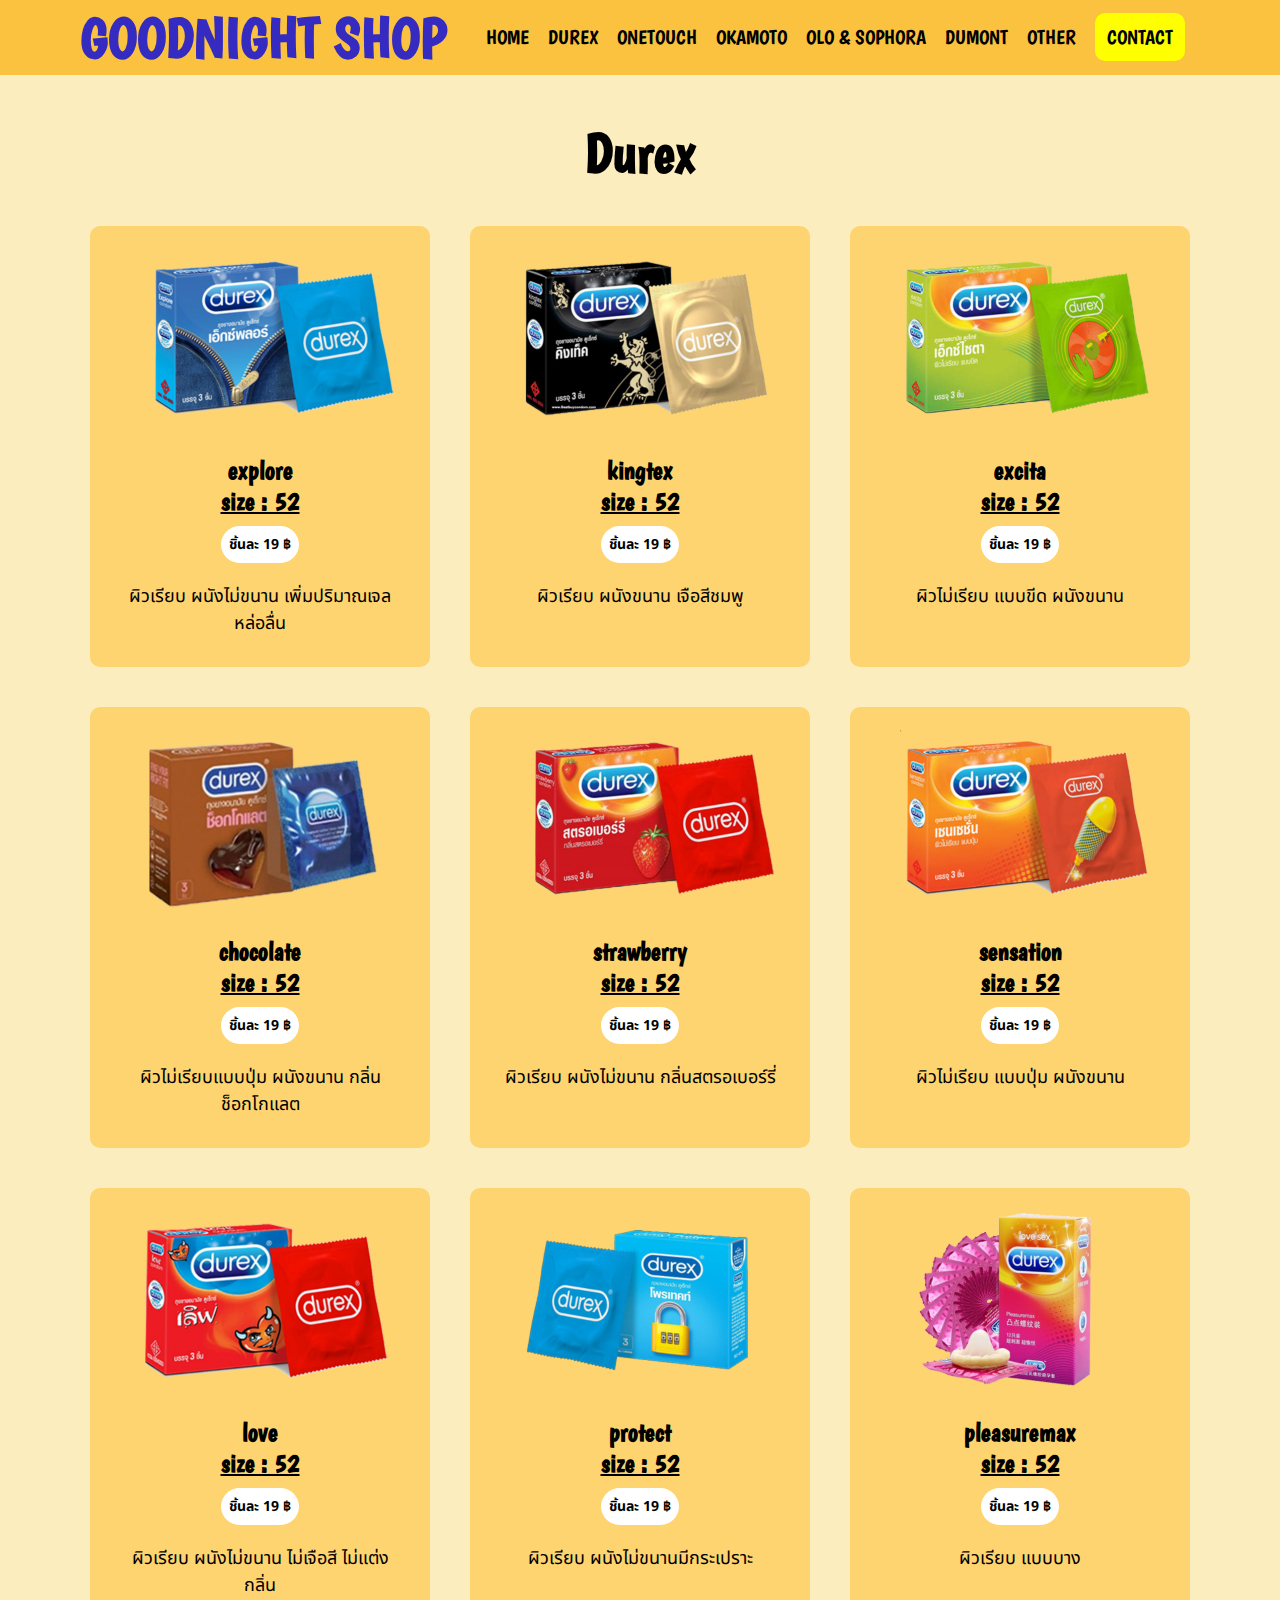
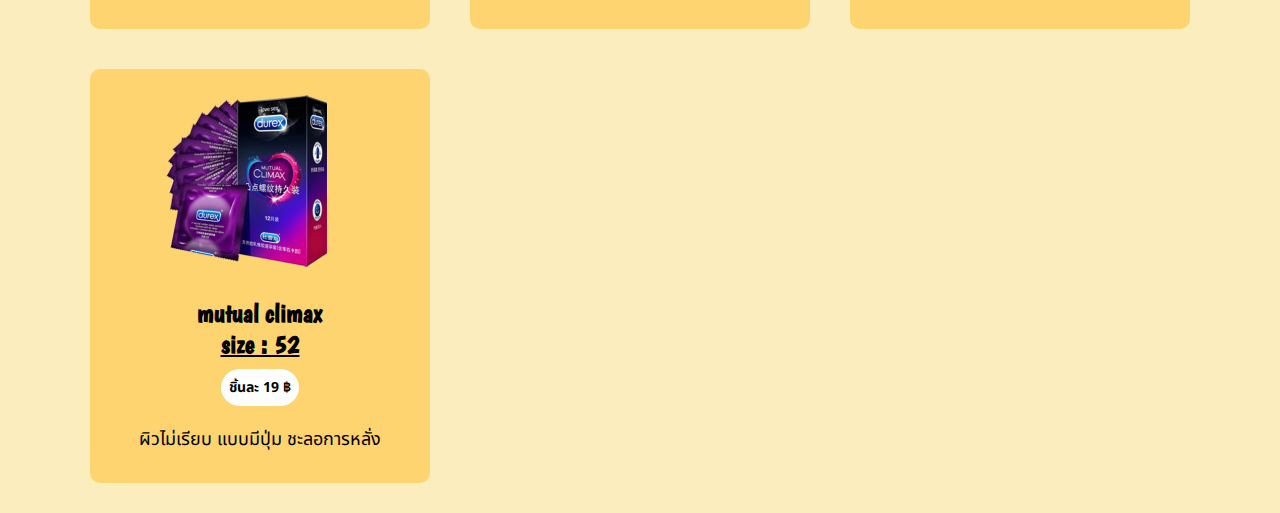
==== page_durex.html @ acbc4075 "Add files via upload" ====
<!DOCTYPE html>
<html lang="en">
<head>
    <meta charset="UTF-8">
    <meta http-equiv="X-UA-Compatible" content="IE=edge">
    <meta name="viewport" content="width=device-width, initial-scale=1.0">
    <title>Durex</title>
    <link rel="stylesheet" href="style.css">
    <link rel="stylesheet" href="https://cdnjs.cloudflare.com/ajax/libs/font-awesome/6.1.2/css/all.min.css" integrity="sha512-1sCRPdkRXhBV2PBLUdRb4tMg1w2YPf37qatUFeS7zlBy7jJI8Lf4VHwWfZZfpXtYSLy85pkm9GaYVYMfw5BC1A==" crossorigin="anonymous" referrerpolicy="no-referrer" />
</head>
<body>
  <header>
    <div class="nav">
      <input type="checkbox" id="check">
      <label for="check" class="checkbtn">
          <i class="fa fa-bars"></i>
      </label>  
      <div class="logo">
        <a href="index.html" class="active">Goodnight shop</a>
      </div>

      <ul>
        <li><a href="index.html">Home</a></li>
        <li><a href="page_durex.html">DUREX</a></li>
        <li><a href="page_onetouch.html">ONETOUCH</a></li>
        <li><a href="page_okamoto.html">OKAMOTO</a></li>
        <li><a href="page_olo.html">OLO & SOPHORA</a></li>
        <li><a href="page_dumont.html">DUMONT</a></li>
        <li><a href="page_other.html">OTHER</a></li>
        <!-- <li><a href="about.html" target="_blank">About</a></li> -->
        <li ><a class="con" href="https://line.me/ti/g2/PtLPTbnvW4wrSn8e8jEXPaKqJxLhMEvVMEFcNw?utm_source=invitation&utm_medium=link_copy&utm_campaign=default">Contact</a></li>
        <!-- <li><a class="login" href="login.html">Login</a></li> -->
      </ul>
    </div>
</header>
<h1>Durex</h1>
  <div class="gallery">
    <div class="area-content">
      <div class="area-grid">

        <div class="grid-item">
          <div class="item-img">
            <img src="shop/explore.png">
          </div>
          <div class="item-text">
            <p>explore</p>
            <p class="size">size : 52</p>
            <div class="money">
              <p>ชิ้นละ 19 ฿</p>
            </div>
            <a>ผิวเรียบ ผนังไม่ขนาน เพิ่มปริมาณเจลหล่อลื่น</a>
          </div>
         
        </div>
        <div class="grid-item">
          <div class="item-img">
            <img src="shop/kingtex.png">
          </div>
          <div class="item-text">
            <p>kingtex</p>
            <p class="size">size : 52</p>
            <div class="money">
              <p>ชิ้นละ 19 ฿</p>
            </div>
            <a>ผิวเรียบ ผนังขนาน เจือสีชมพู</a>
          </div>
          <br>
          
        </div><div class="grid-item">
          <div class="item-img">
            <img src="shop/excita.png">
          </div>
          <div class="item-text">
            <p>excita</p>
            <p class="size">size : 52</p>
            <div class="money">
              <p>ชิ้นละ 19 ฿</p>
            </div>
            <a>ผิวไม่เรียบ แบบขีด ผนังขนาน</a>
          </div>
          <br>
          
        </div><div class="grid-item">
          <div class="item-img">
            <img src="shop/duchoco.png">
          </div>
          <div class="item-text">
            <p>chocolate</p>
            <p class="size">size : 52</p>
            <div class="money">
              <p>ชิ้นละ 19 ฿</p>
            </div>
            <a>ผิวไม่เรียบแบบปุ่ม ผนังขนาน กลิ่นช็อกโกแลต</a>
          </div>
          
        </div><div class="grid-item">
          <div class="item-img">
            <img src="shop/dustraw.png">
          </div>
          <div class="item-text">
            <p>strawberry</p>
            <p class="size">size : 52</p>
            <div class="money">
              <p>ชิ้นละ 19 ฿</p>
            </div>
            <a>ผิวเรียบ ผนังไม่ขนาน กลิ่นสตรอเบอร์รี่</a>
          </div>
          <br>
          
        </div><div class="grid-item">
          <div class="item-img">
            <img src="shop/sensation.png">
          </div>
          <div class="item-text">
            <p>sensation</p>
            <p class="size">size : 52</p>
            <div class="money">
              <p>ชิ้นละ 19 ฿</p>
            </div>
            <a>ผิวไม่เรียบ แบบปุ่ม ผนังขนาน</a>
          </div>
          <br>
          
        </div><div class="grid-item">
          <div class="item-img">
            <img src="shop/love.png">
          </div>
          <div class="item-text">
            <p>love</p>
            <p class="size">size : 52</p>
            <div class="money">
              <p>ชิ้นละ 19 ฿</p>
            </div>
            <a>ผิวเรียบ ผนังไม่ขนาน ไม่เจือสี ไม่แต่งกลิ่น</a>
          </div>
          
        </div><div class="grid-item">
          <div class="item-img">
            <img src="shop/protect.png">
          </div>
          <div class="item-text">
            <p>protect</p>
            <p class="size">size : 52</p>
            <div class="money">
              <p>ชิ้นละ 19 ฿</p>
            </div>
            <a>ผิวเรียบ ผนังไม่ขนานมีกระเปราะ</a>
          </div>
          <br>
          
        </div><div class="grid-item">
          <div class="item-img">
            <img src="shop/56+.png">
          </div>
          <div class="item-text">
            <p>pleasuremax</p>
            <p class="size">size : 52</p>
            <div class="money">
              <p>ชิ้นละ 19 ฿</p>
            </div>
            <a>ผิวเรียบ แบบบาง</a>
          </div>
          <br>
          
        </div><div class="grid-item">
          <div class="item-img">
            <img src="shop/56 climax.png">
          </div>
          <div class="item-text">
            <p>mutual climax</p>
            <p class="size">size : 52</p>
            <div class="money">
              <p>ชิ้นละ 19 ฿</p>
            </div>
            <a>ผิวไม่เรียบ แบบมีปุ่ม ชะลอการหลั่ง </a>
          </div>
         
        </div>

      </div>
    </div>
  </div>
    
</body>
</html>
---- style.css ----
@import url('https://fonts.googleapis.com/css2?family=Merriweather:wght@400;700&family=Rubik&display=swap');
@import url('https://fonts.googleapis.com/css2?family=Noto+Sans+Thai&display=swap');
@import url('https://fonts.googleapis.com/css2?family=Boogaloo&family=Noto+Sans+Thai&display=swap');
@import url('https://fonts.googleapis.com/css2?family=Boogaloo&family=Londrina+Shadow&family=Noto+Sans+Thai&display=swap');
*{
    margin: 0;
    padding: 0;
    box-sizing: border-box;
}
body{
    background-color: #FBEDBE;
}
.img_page{
    width: 100%;
    height: auto;
}
.nav{
    width: 100%;
    height: 75px;
    background-color: #FBC23F;
    line-height: 75px;
    padding: 0 80px;
    display: inline-block;
}
.nav .logo{
    float: left;
}
.nav .logo a{
    font-size: 3.5rem;
    font-weight: 600;
    color: #352bc0;
    
    text-decoration: none;
    text-transform: uppercase;
    font-family: 'Boogaloo', cursive;
    
}
.nav ul{
    float: right;
}
.nav ul li{
    margin-right: 15px;
    list-style: none;
    display: inline-block;
}
.nav ul li a{
    font-size: 20px;
    text-decoration: none;
    color: black;
    text-transform: uppercase;
    font-family: 'Boogaloo', cursive;
}
.nav ul li a:hover{
    background-color: white;
    padding: 8px;
    border-radius: 10px;
    transition: .3s;
}
.checkbtn{
    font-size: 25px;
    cursor: pointer;
    float: right;
    display: none;
}
#check{
    display: none;
}
@media screen and (max-width:1200px){
    .nav{ 
        padding: 0 50px;
        background-color: #FBC23F;
        border-radius: 10px;
        transition: 0.5s;
    }
    .nav .logo a{
        font-size: 30px;
    }
    .checkbtn{
        display: block;
    }
    .nav ul{
        width: 100%;
        height: auto;
        background-color: bisque;
        position: absolute;
        top: 75px;
        left: -100%;
        text-align: center;
        transition: .4s ease;
    }
    .nav ul li{
        padding: 6px 25px;
        margin: 10px 0;
        display: block;
        font-size: 1rem;
        
    }
    .nav ul li:hover{
        background-color: rgb(237, 118, 75);
        transition: .3s;
    }
    .nav ul li a:hover,a.login{
        background: none;
    }
    #check:checked ~ ul{
        left: 0;
    }
    
}
.con{
    background: yellow;
    padding: 12px;
    border-radius: 10px;
}
.login{
    background-color: rgb(244, 255, 86);
    padding: 10px;
    border-radius: 6px;
}
.area-content{
    max-width: 1100px;
    width: 100%;
    margin: 30px auto;
    border-radius: 50%;
}
.area-grid{
    display: grid;
    grid-template-columns: 1fr 1fr 1fr;
    gap: 40px;
}
.grid-item{
    text-align: center;
    background-color: #fed470;
    border-radius: 10px;
    transition: .2s;
}
.grid-item:hover{
    transform: scale(1.1);
}
.item-img img{
    width: 80%;
    height: auto;
    margin-top: 10px;
    border-radius: 10px;
    margin-bottom: 10px;
    
    
}
.item-text{
    padding-bottom: 20px;
}
h1{
    text-align: center;
    margin: 40px 0;
    font-size: 3.5rem;
    font-family: 'Boogaloo', cursive;
}
h2{
    text-align: center;
    font-size: 2.5rem;
    font-family: 'Boogaloo', cursive;
    text-decoration: underline;
}
.information{
    width: 100%;
    text-align: center;
}
.main_infor{
    padding: 8px;
}
.main{
    text-align: left;
}
.item-text .money p{
    background-color: white;
    display: inline-block;
    font-size: 14px;
    margin: 10px 0;
    padding: 8px;
    border-radius: 20px;
    font-family: 'Noto Sans Thai', sans-serif;
}
.price{ 
    background-color: white;
    display: inline-block;
    padding: 8px;
    margin: 15px 10px;
    border-radius: 20px;
    
}

.item-text p{
    font-size: 26px;
    font-weight: bold;
    font-family: 'Boogaloo', cursive;
}
.item-text a{
    
    margin: 10px 0;
    width: 80%;
    font-size: 18px;
    display: inline-block;
    font-family: 'Noto Sans Thai', sans-serif;
}
.item-text .size{
    text-decoration: underline;
}
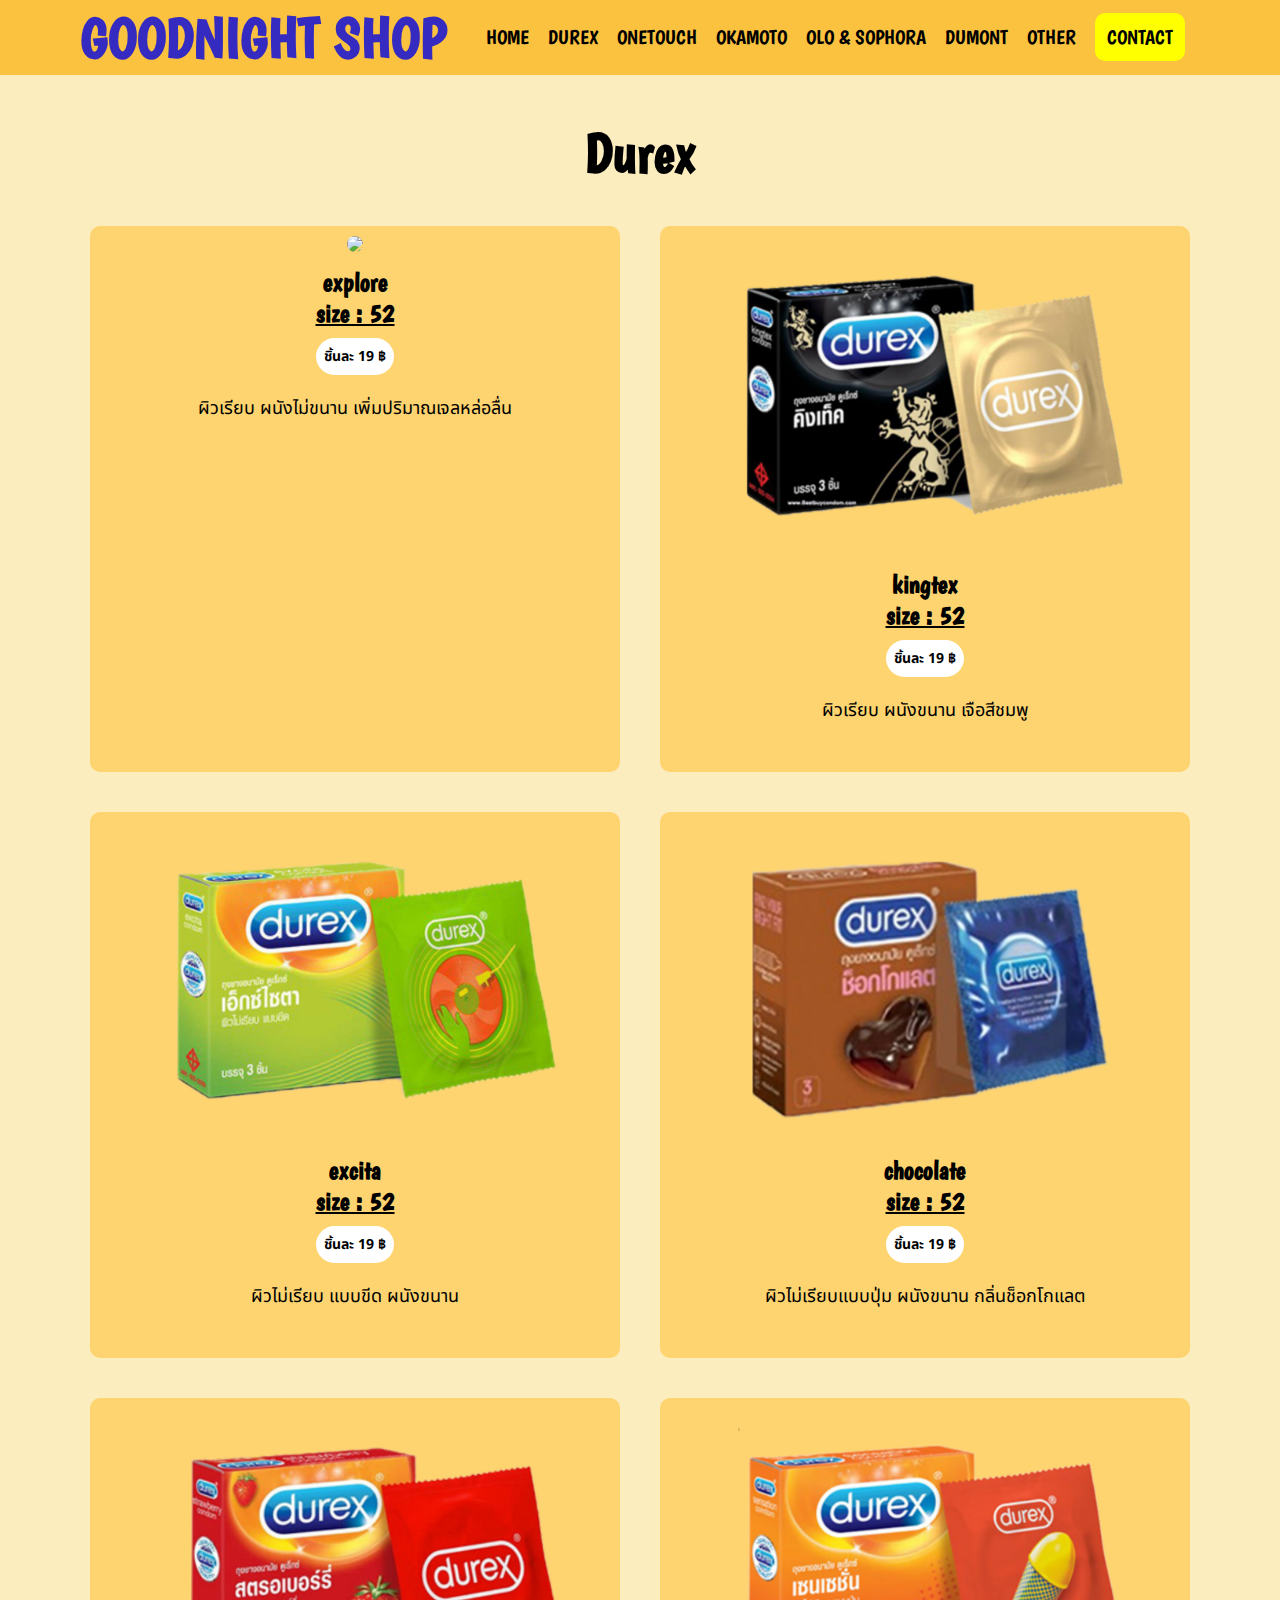
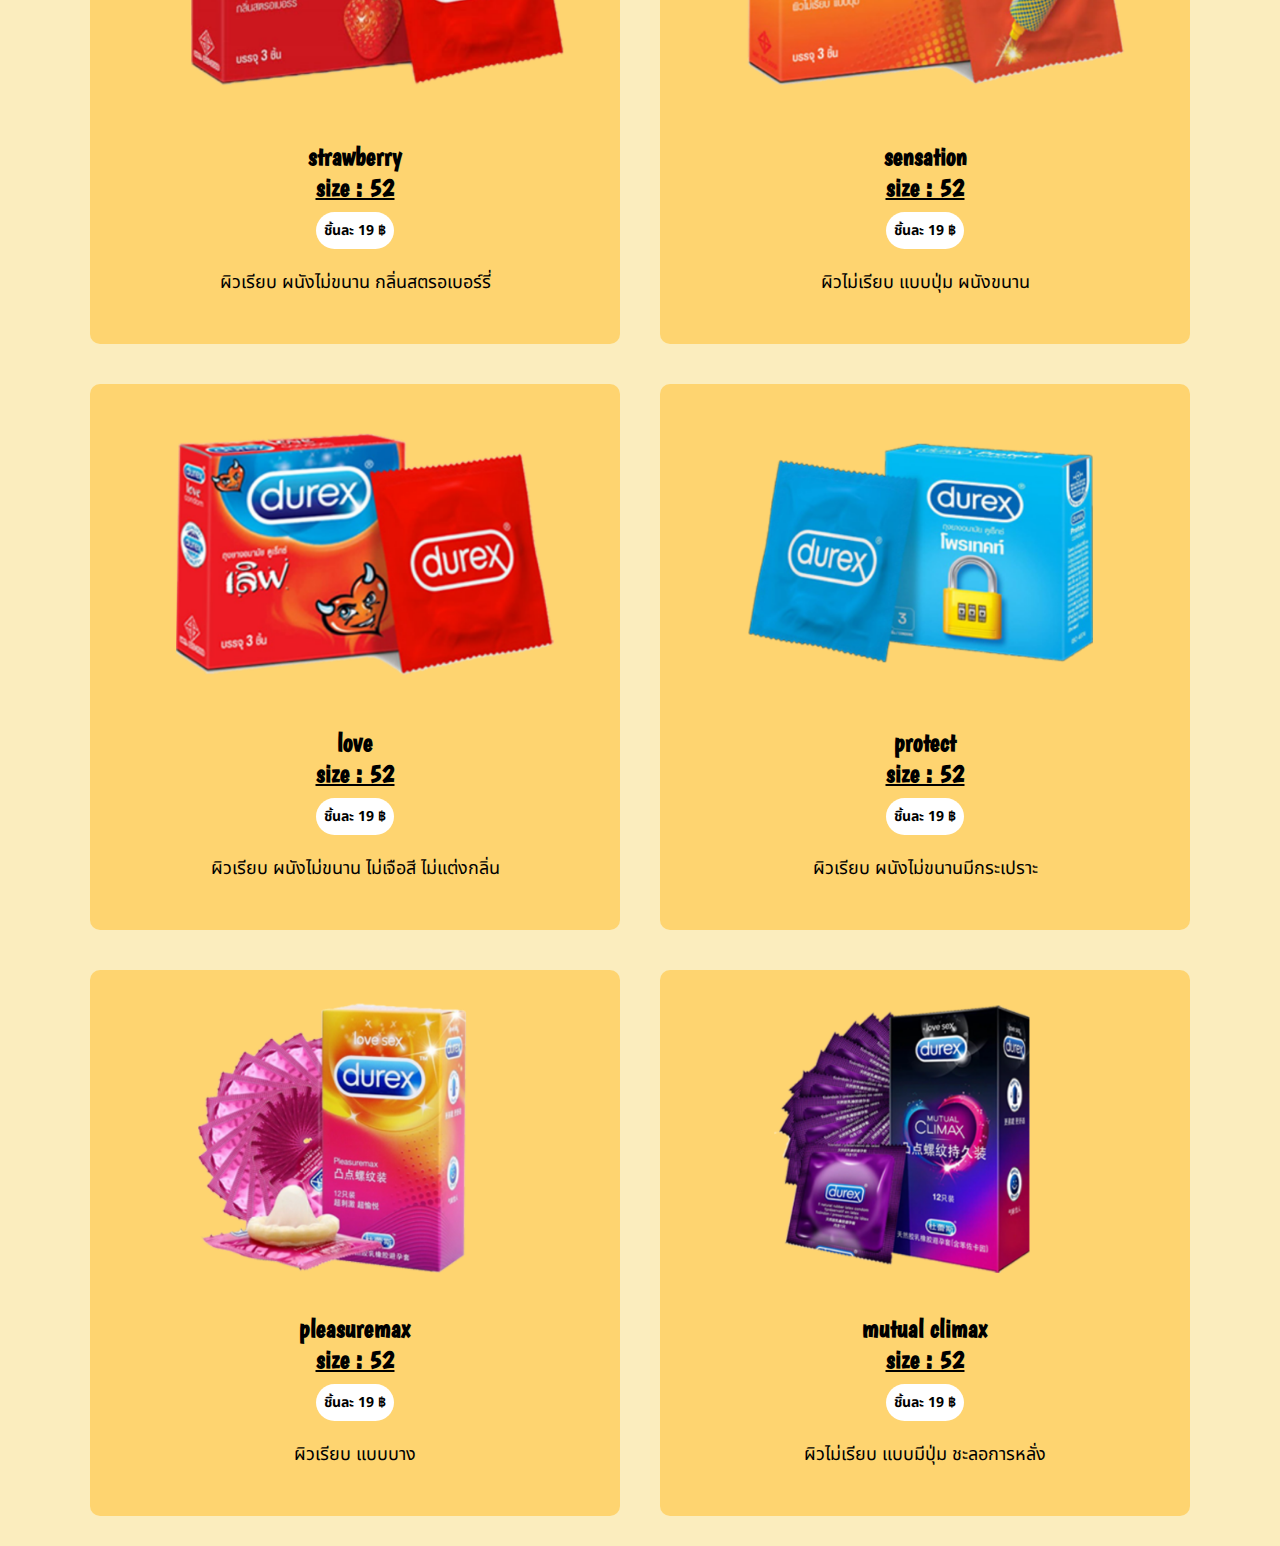
==== commit 3c880bfc: "Update page_durex.html" ====
--- a/page_durex.html
+++ b/page_durex.html
@@ -40,7 +40,7 @@
 
         <div class="grid-item">
           <div class="item-img">
-            <img src="shop/explore.png">
+            <img src="shop/soldexplore.png">
           </div>
           <div class="item-text">
             <p>explore</p>
@@ -182,4 +182,4 @@
   </div>
     
 </body>
-</html>+</html>
--- a/style.css
+++ b/style.css
@@ -125,7 +125,7 @@
 }
 .area-grid{
     display: grid;
-    grid-template-columns: 1fr 1fr 1fr;
+    grid-template-columns: 1fr 1fr;
     gap: 40px;
 }
 .grid-item{
@@ -204,4 +204,4 @@
 }
 .item-text .size{
     text-decoration: underline;
-}+}
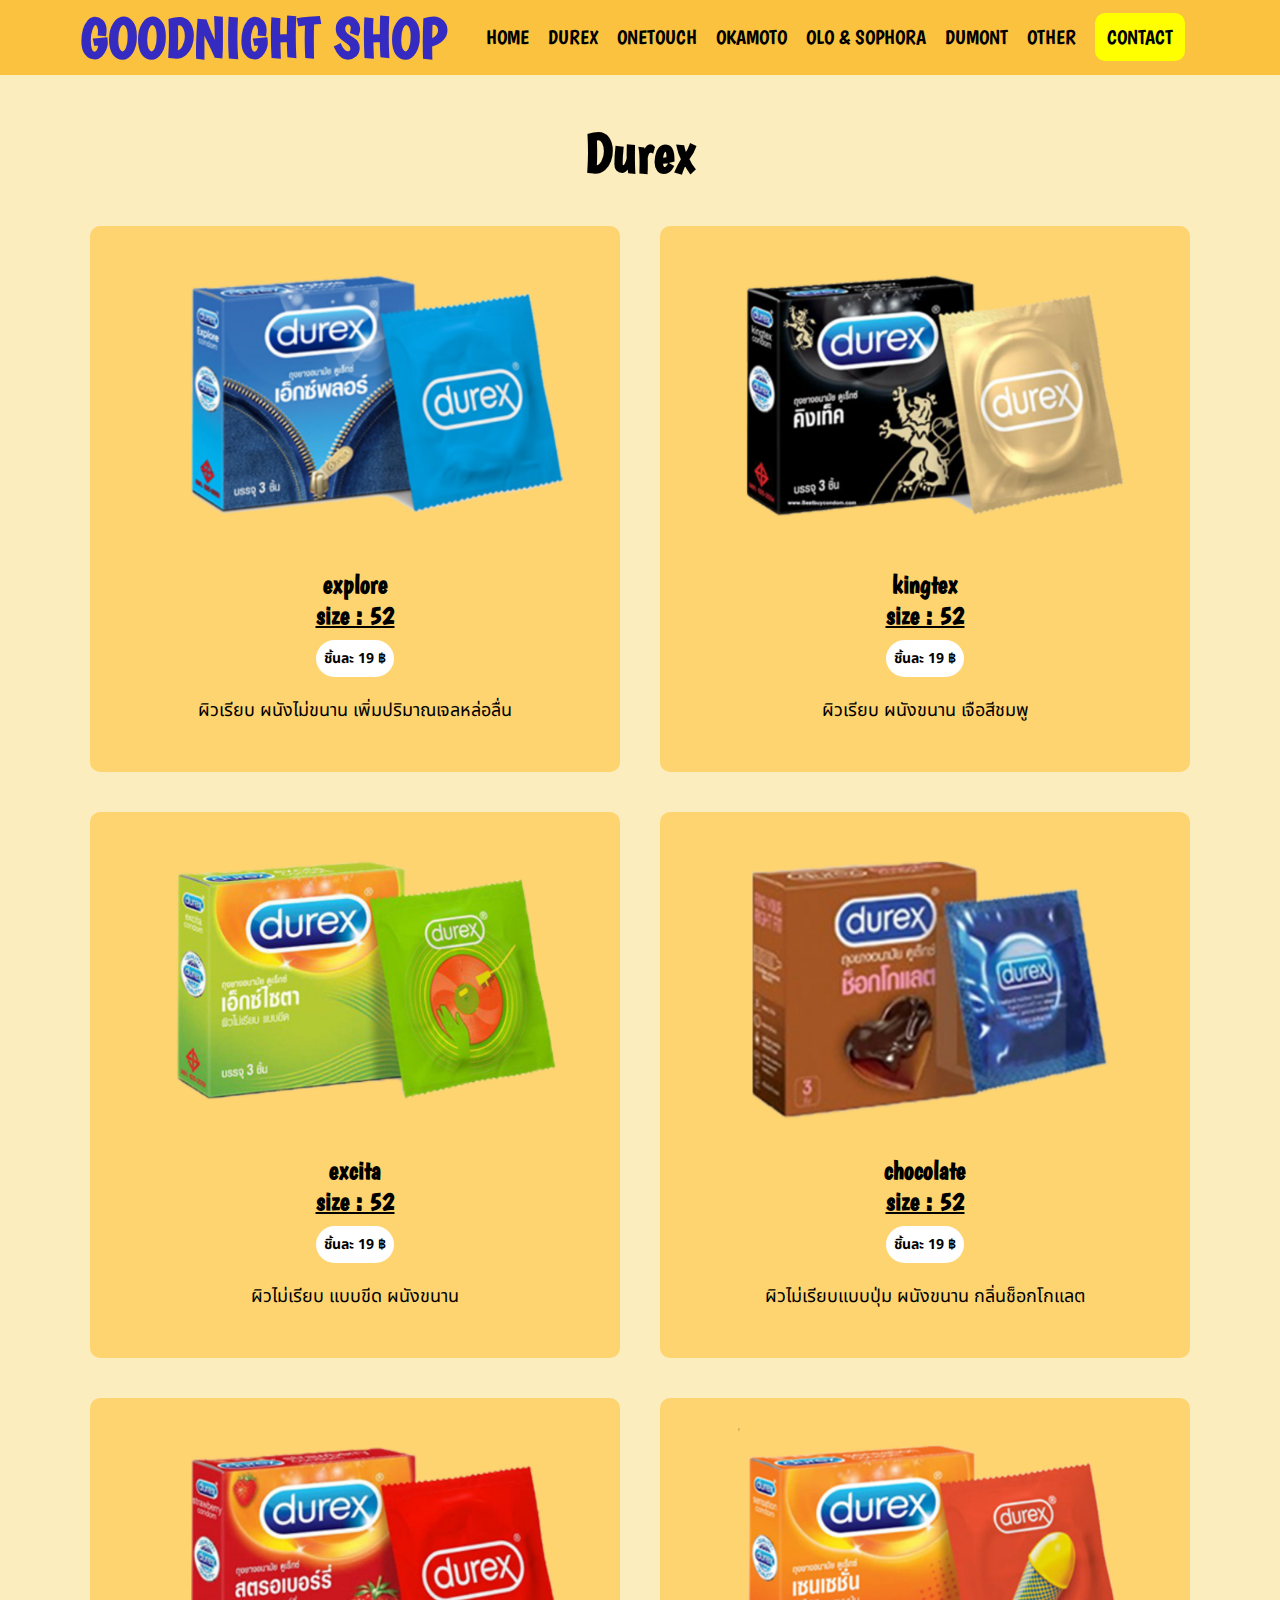
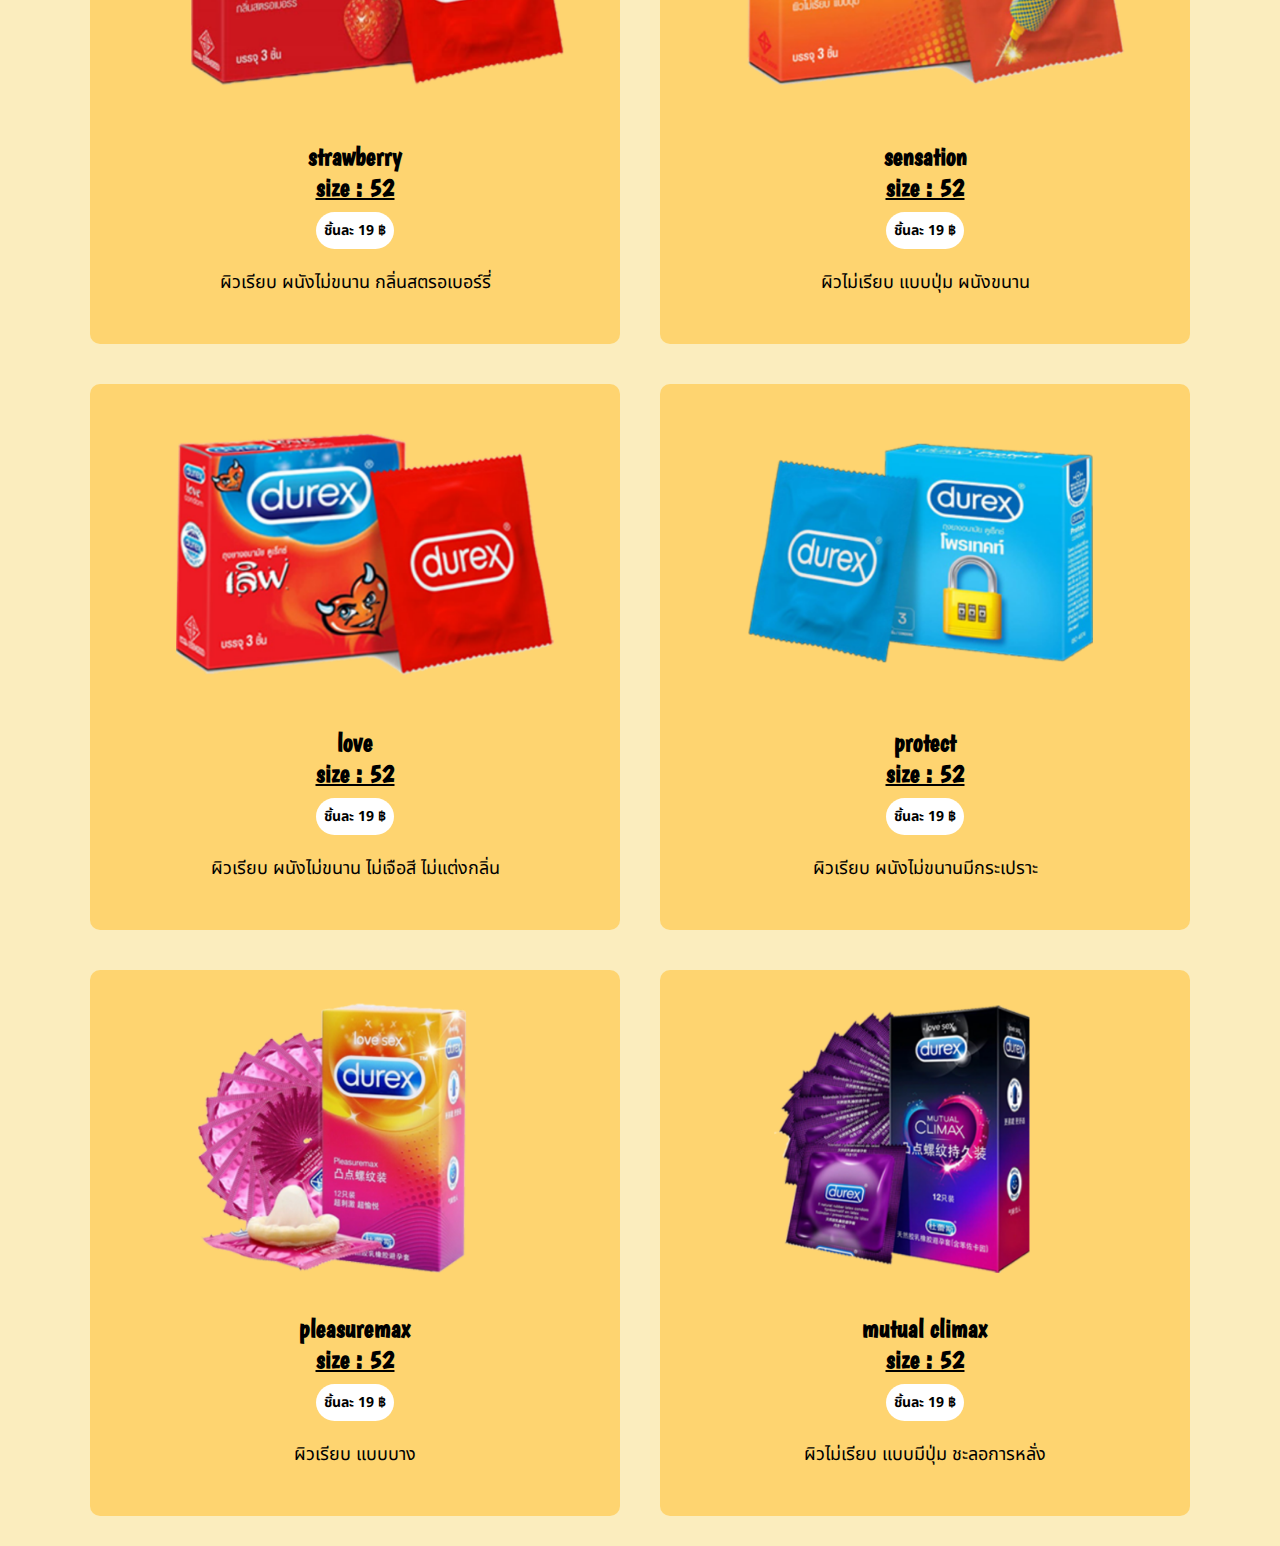
==== commit 9fb4ba4e: "Update page_durex.html" ====
--- a/page_durex.html
+++ b/page_durex.html
@@ -40,7 +40,7 @@
 
         <div class="grid-item">
           <div class="item-img">
-            <img src="shop/soldexplore.png">
+            <img src="shop/explore.png">
           </div>
           <div class="item-text">
             <p>explore</p>
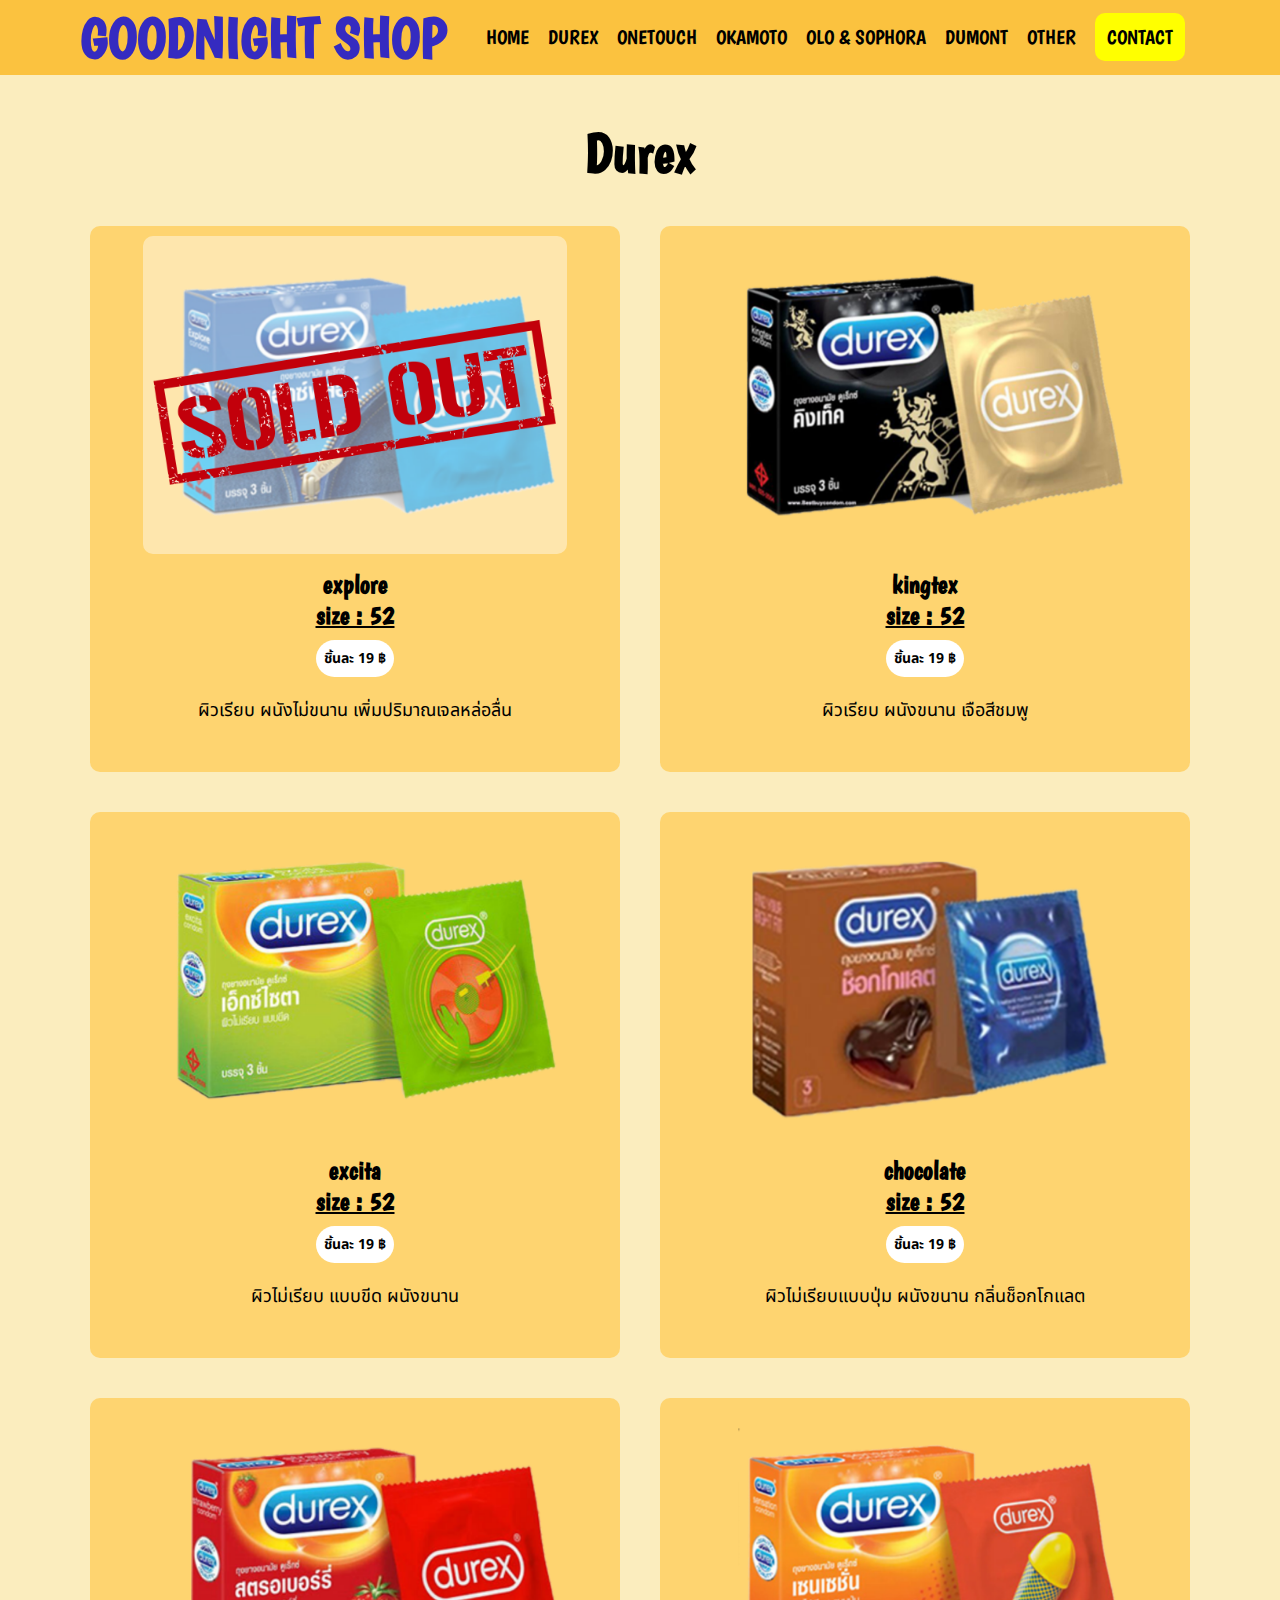
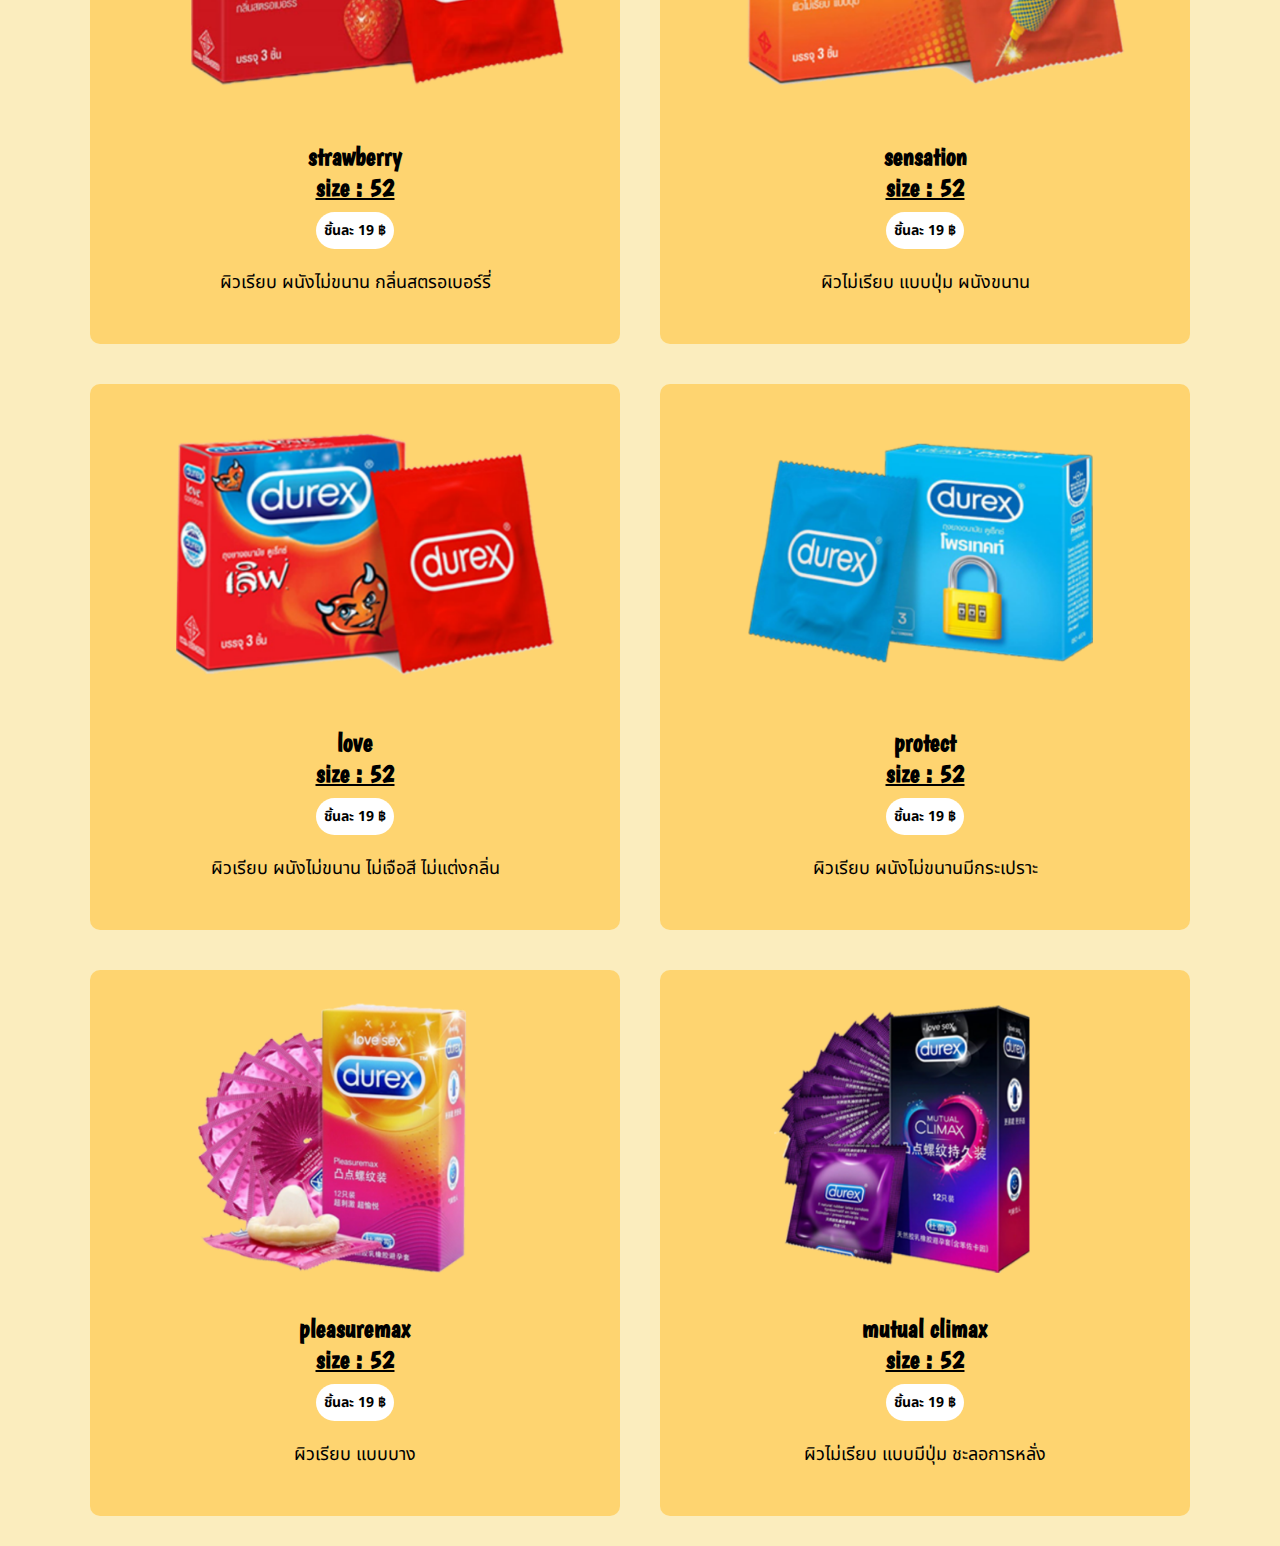
==== commit 39e464b9: "Update page_durex.html" ====
--- a/page_durex.html
+++ b/page_durex.html
@@ -40,7 +40,7 @@
 
         <div class="grid-item">
           <div class="item-img">
-            <img src="shop/explore.png">
+            <img src="shop/0explore.png">
           </div>
           <div class="item-text">
             <p>explore</p>
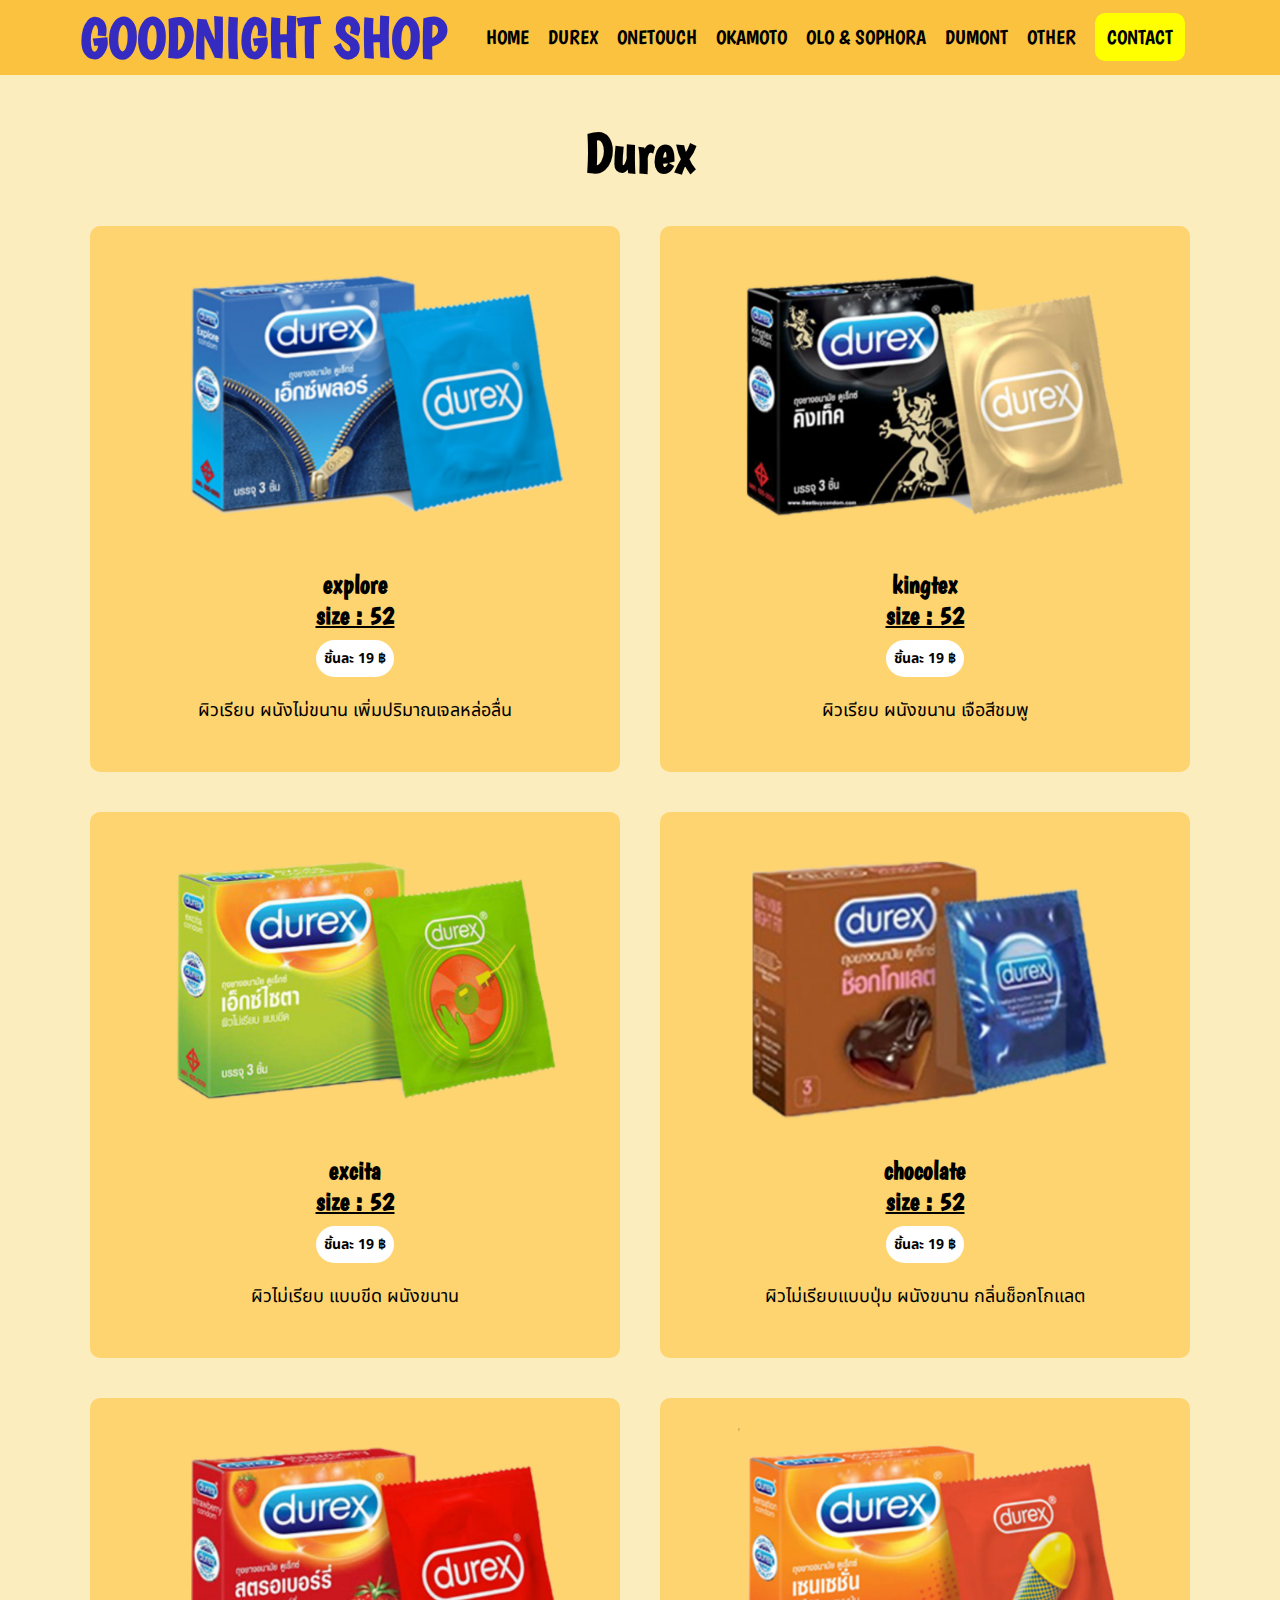
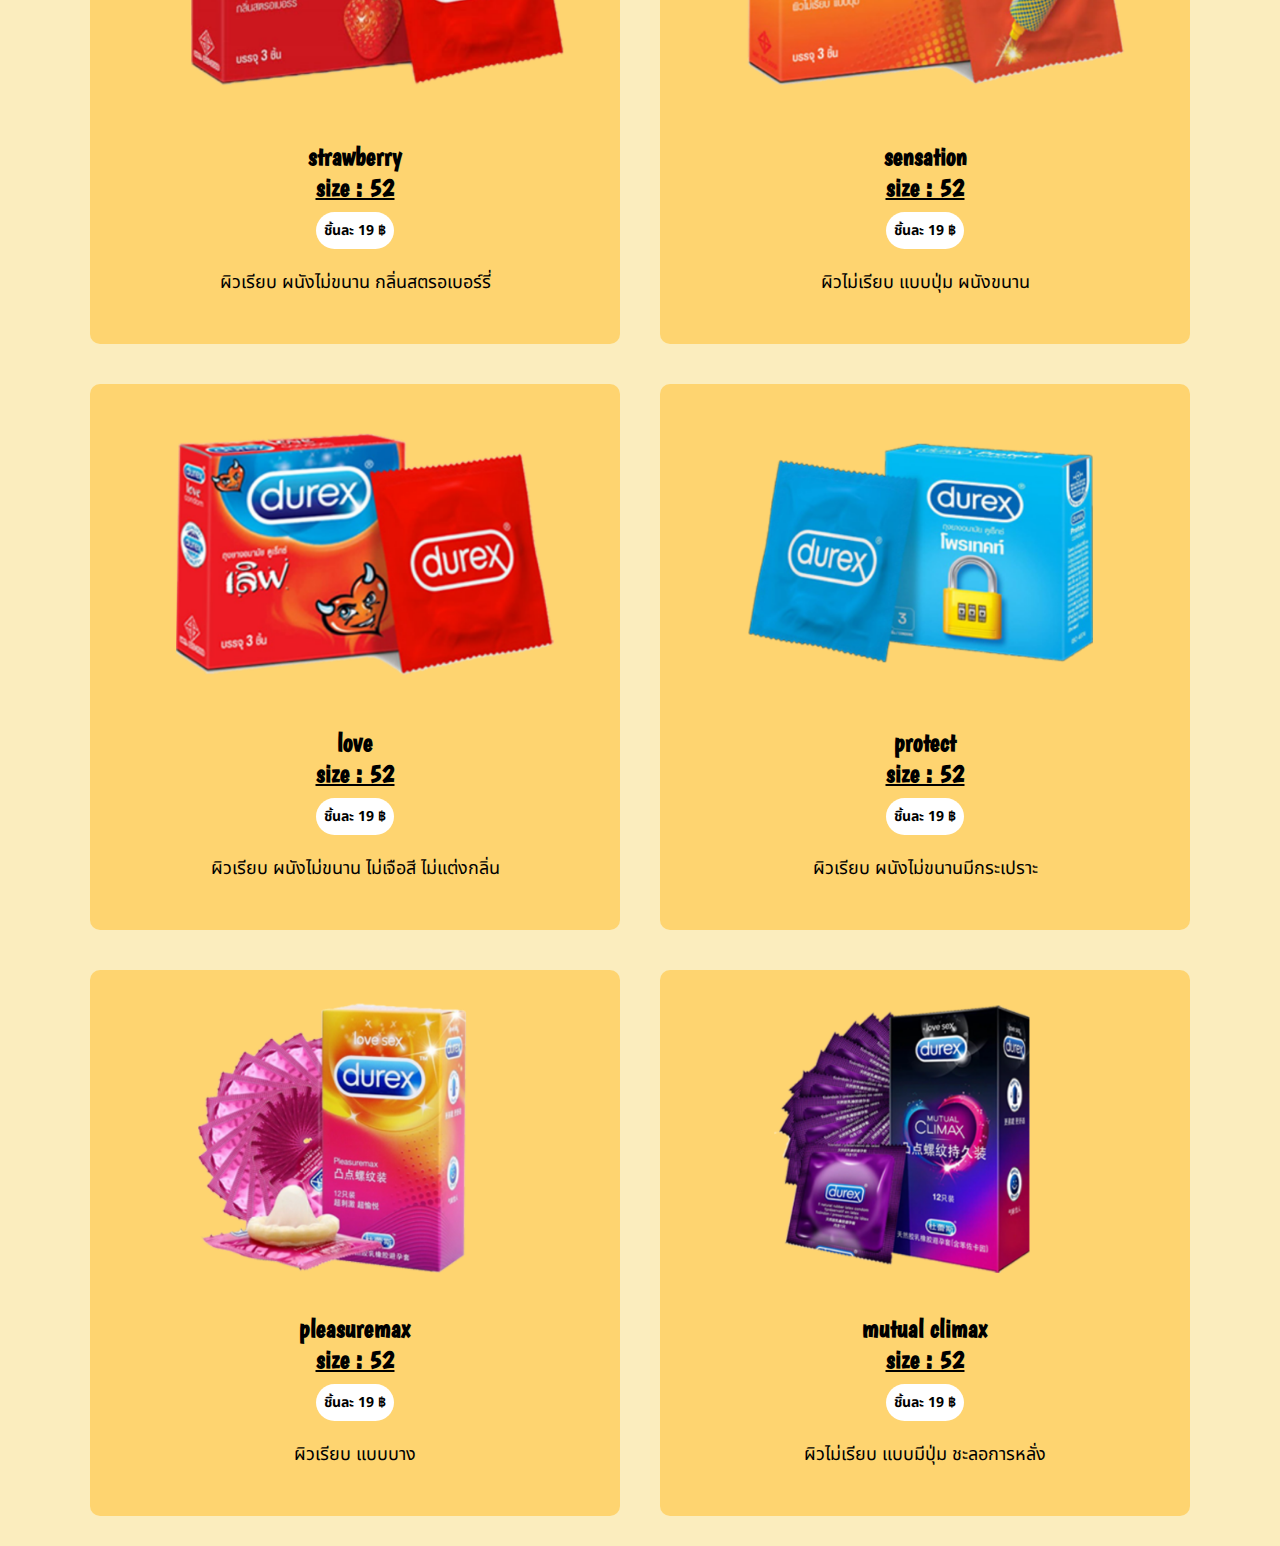
==== commit 7880ac0a: "Update page_durex.html" ====
--- a/page_durex.html
+++ b/page_durex.html
@@ -40,7 +40,7 @@
 
         <div class="grid-item">
           <div class="item-img">
-            <img src="shop/0explore.png">
+            <img src="shop/explore.png">
           </div>
           <div class="item-text">
             <p>explore</p>
